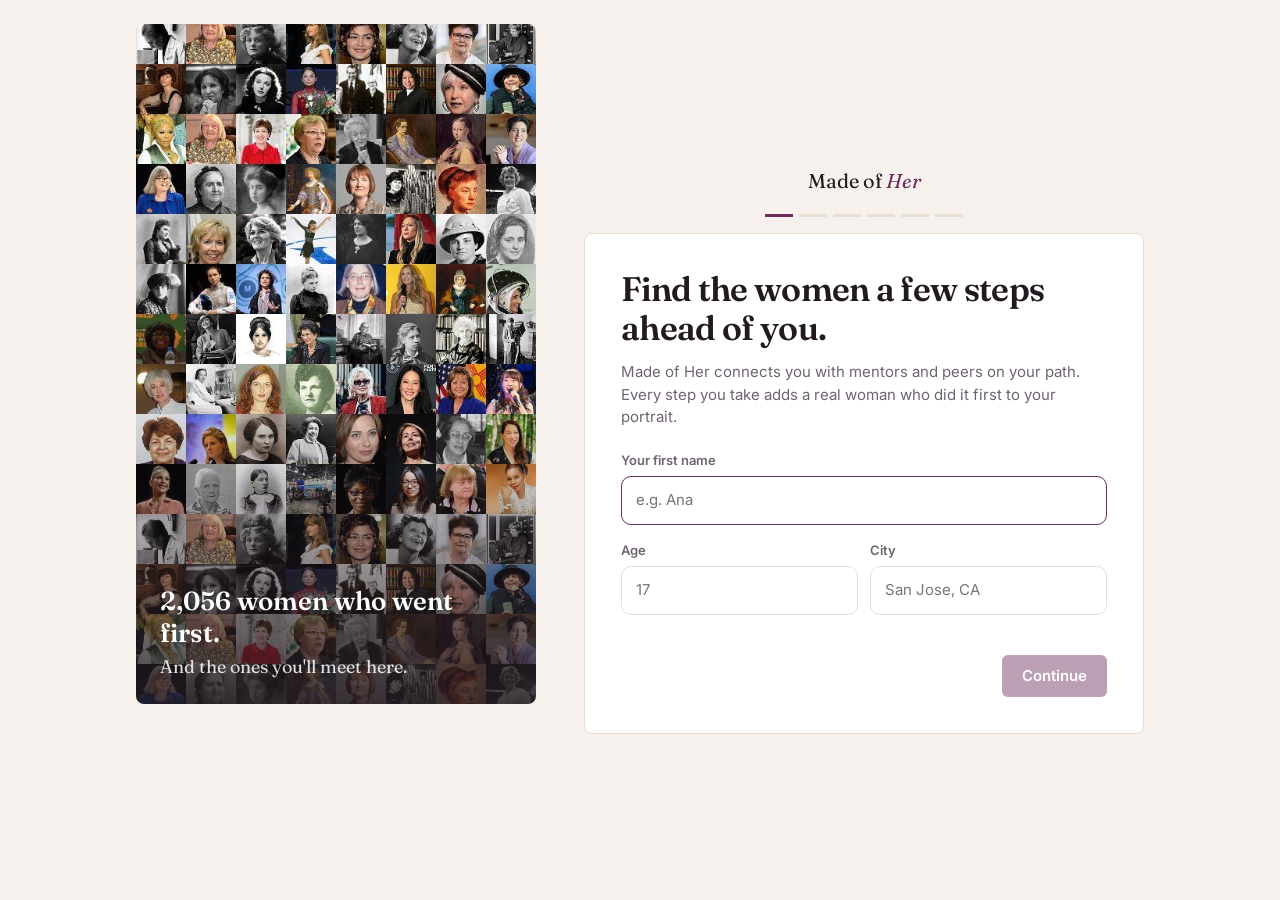
==== index.html @ ac5fa12c "P3 (branch): human UI pass — flat paper + ink instead of gradients/glow/pills, real women's faces as" ====
<!doctype html>
<html lang="en">
<head>
<meta charset="utf-8">
<meta name="viewport" content="width=device-width, initial-scale=1, viewport-fit=cover">
<title>Made of Her: a network of women who went first</title>
<meta name="theme-color" content="#F6F1EC">
<link rel="preconnect" href="https://fonts.googleapis.com">
<link rel="preconnect" href="https://fonts.gstatic.com" crossorigin>
<link href="https://fonts.googleapis.com/css2?family=Fraunces:opsz,wght@9..144,500;9..144,600;9..144,700&family=Inter:wght@400;500;600;700&display=swap" rel="stylesheet">
<link rel="stylesheet" href="app.css">
<link rel="stylesheet" href="achievements.css">
<link rel="stylesheet" href="coach.css">
</head>
<body>
  <!-- Onboarding (first visit). onboarding.js fills it. -->
  <section id="onboarding" hidden></section>

  <header id="nav" hidden>
    <div class="nav-inner">
      <a class="brand" href="#home">Made of <em>Her</em></a>
      <nav class="tabs">
        <a href="#home" data-tab="home">Home</a>
        <a href="#network" data-tab="network">Network <span id="netBadge" class="badge" hidden></span></a>
        <a href="#me" data-tab="me">Me</a>
      </nav>
      <a href="#me" class="nav-avatar" id="navAvatar" aria-label="Your portrait"></a>
    </div>
  </header>

  <main id="app" hidden>
    <!-- HOME -->
    <section id="home" class="page grid3">
      <aside class="col-left">
        <div id="profileCard" class="card">
          <canvas id="avatar" width="192" height="192"></canvas>
          <div id="profileInfo"></div>
        </div>
      </aside>
      <div class="col-center">
        <div id="composer"></div>
        <div id="feed"></div>
      </div>
      <aside class="col-right">
        <div id="onYourPath" class="card"></div>
        <div id="steps"></div>
      </aside>
    </section>

    <!-- NETWORK -->
    <section id="network" class="page" hidden></section>

    <!-- ME -->
    <section id="me" class="page" hidden>
      <div class="me-wrap">
        <div class="me-portrait card">
          <canvas id="bigPortrait" width="480" height="480"></canvas>
          <p class="hint">Tap a tile to see which woman is there and why.</p>
        </div>
        <div class="me-side">
          <div id="meInfo" class="card"></div>
          <div id="meTile" class="card" hidden></div>
          <div id="meList" class="card"></div>
        </div>
      </div>
    </section>
  </main>

  <div id="coachDock"></div>
  <div id="modalRoot"></div>

  <script src="config.js"></script>
  <script src="store.js"></script>
  <script src="portrait.js"></script>
  <script src="app.js"></script>
  <script src="onboarding.js"></script>
  <script src="achievements.js"></script>
  <script src="coach.js"></script>
  <script src="network.js"></script>
</body>
</html>
---- app.css ----
/* app.css (P3): shell, onboarding, profile card, Me page, network. Brand tokens per JOURNEY.md §1. */
:root {
  --bg: #F6F1EC; --card: #FFF; --line: #E8DED4; --ink: #221A20; --muted: #6E6470;
  --plum: #6B2D5C; --plum-2: #85407A; --coral: #E8735A; --gold: #C9973A;
  --radius: 12px; --shadow: 0 1px 2px rgba(34,26,32,.06), 0 4px 16px rgba(34,26,32,.05);
  --serif: 'Fraunces', Georgia, serif; --sans: 'Inter', system-ui, -apple-system, sans-serif;
}
* { box-sizing: border-box; }
html, body { margin: 0; background: var(--bg); color: var(--ink); font: 15px/1.5 var(--sans); -webkit-font-smoothing: antialiased; }
h1, h2, h3 { font-family: var(--serif); font-weight: 600; letter-spacing: -.01em; margin: 0 0 .4em; line-height: 1.15; }
a { color: var(--plum); }
[hidden] { display: none !important; }
button, input, textarea, select { font: inherit; color: inherit; }

/* ---------- buttons, inputs, chips ---------- */
.btn { appearance: none; border: 0; border-radius: 999px; padding: 10px 20px; font-weight: 600; cursor: pointer;
  background: var(--plum); color: #fff; transition: background .15s, transform .05s; }
.btn:hover { background: var(--plum-2); }
.btn:active { transform: translateY(1px); }
.btn:disabled { opacity: .45; cursor: default; }
.btn.ghost { background: transparent; color: var(--plum); box-shadow: inset 0 0 0 1.5px var(--plum); }
.btn.ghost:hover { background: rgba(107,45,92,.06); }
.btn.coral { background: var(--coral); }
.btn.small { padding: 6px 14px; font-size: 13px; }
.btn.link { background: none; color: var(--muted); padding: 10px 8px; }
.field { display: block; margin: 0 0 16px; }
.field > span { display: block; font-size: 13px; font-weight: 600; color: var(--muted); margin-bottom: 6px; }
.input, textarea.input, select.input { width: 100%; padding: 12px 14px; border: 1.5px solid var(--line); border-radius: 10px; background: #fff; outline: none; }
.input:focus { border-color: var(--plum); }
textarea.input { min-height: 140px; resize: vertical; }
.chips { display: flex; flex-wrap: wrap; gap: 8px; }
.chip { border: 1.5px solid var(--line); background: #fff; border-radius: 999px; padding: 8px 14px; cursor: pointer; font-size: 14px; }
.chip:hover { border-color: var(--plum); }
.chip.on { background: var(--plum); border-color: var(--plum); color: #fff; }
.row { display: flex; gap: 12px; }
.row > * { flex: 1; }
.muted { color: var(--muted); }
.card { background: var(--card); border: 1px solid var(--line); border-radius: var(--radius); box-shadow: var(--shadow); padding: 16px; margin-bottom: 16px; }
.card > h3 { font-size: 17px; }
.badge { display: inline-block; min-width: 18px; padding: 0 6px; border-radius: 999px; background: var(--coral); color: #fff; font: 600 11px/18px var(--sans); text-align: center; }
.star { color: var(--gold); }

/* ---------- nav ---------- */
#nav { position: sticky; top: 0; z-index: 20; background: rgba(255,255,255,.92); backdrop-filter: blur(8px); border-bottom: 1px solid var(--line); }
.nav-inner { max-width: 1128px; margin: 0 auto; padding: 10px 16px; display: flex; align-items: center; gap: 20px; }
.brand { font-family: var(--serif); font-size: 22px; font-weight: 600; text-decoration: none; color: var(--ink); white-space: nowrap; }
.brand em { color: var(--plum); font-style: italic; }
.tabs { display: flex; gap: 4px; margin-left: auto; }
.tabs a { text-decoration: none; color: var(--muted); font-weight: 500; padding: 8px 14px; border-radius: 999px; }
.tabs a.on { color: var(--plum); background: rgba(107,45,92,.08); }
.nav-avatar { width: 36px; height: 36px; border-radius: 50%; overflow: hidden; background: var(--line); flex: none; }
.nav-avatar img { width: 100%; height: 100%; display: block; }

/* ---------- layout ---------- */
#app { max-width: 1128px; margin: 0 auto; padding: 20px 16px 120px; }
.grid3 { display: grid; grid-template-columns: 225px 1fr 300px; gap: 20px; align-items: start; }
.col-left { position: sticky; top: 76px; }
@media (max-width: 999px) { .grid3 { grid-template-columns: 225px 1fr; } .col-right { grid-column: 2; } .col-right { order: 3; } }
@media (max-width: 639px) {
  .grid3 { grid-template-columns: 1fr; } .col-right { grid-column: auto; } .col-left { position: static; }
  .tabs a { padding: 8px 10px; } .brand { font-size: 19px; } .nav-inner { gap: 8px; }
  #app { padding: 12px 10px 120px; }
}

/* ---------- profile card ---------- */
#profileCard { padding: 0; overflow: hidden; text-align: center; }
#profileCard::before { content: ''; display: block; height: 56px; background: linear-gradient(120deg, var(--plum), var(--coral)); }
#avatar { width: 112px; height: 112px; margin: -44px auto 0; display: block; border-radius: 14px; border: 4px solid #fff; background: #ddd; box-shadow: var(--shadow); cursor: pointer; }
#profileInfo { padding: 10px 16px 16px; }
#profileInfo h2 { font-size: 20px; margin: 4px 0 2px; }
#profileInfo .sub { font-size: 13px; color: var(--muted); }
.mentor-tag { display: inline-block; margin-top: 8px; font-size: 12px; font-weight: 600; color: var(--gold); border: 1px solid var(--gold); border-radius: 999px; padding: 2px 10px; }
.progress { margin-top: 14px; text-align: left; }
.progress .bar { height: 8px; border-radius: 999px; background: var(--line); overflow: hidden; }
.progress .bar i { display: block; height: 100%; background: linear-gradient(90deg, var(--plum), var(--coral), var(--gold)); border-radius: 999px; transition: width .8s ease; }
.progress .lbl { font-size: 13px; margin-top: 6px; }
.progress .lbl b { font-family: var(--serif); font-size: 18px; color: var(--plum); }
.goal { font-size: 13px; margin-top: 12px; text-align: left; border-top: 1px solid var(--line); padding-top: 12px; }

/* composer fallback */
.composer-fake { display: flex; align-items: center; gap: 12px; }
.composer-fake button { flex: 1; text-align: left; background: var(--bg); border: 1px solid var(--line); border-radius: 999px; padding: 12px 18px; color: var(--muted); cursor: pointer; }
.feed-item { display: flex; gap: 12px; }
.feed-item img { width: 56px; height: 56px; border-radius: 10px; flex: none; }

/* ---------- Me page ---------- */
.me-wrap { display: grid; grid-template-columns: minmax(0, 520px) 1fr; gap: 20px; align-items: start; }
.me-portrait { text-align: center; }
#bigPortrait { width: 100%; max-width: 480px; aspect-ratio: 1; border-radius: 10px; background: #ddd; cursor: crosshair; display: block; margin: 0 auto; }
.hint { font-size: 13px; color: var(--muted); margin: 10px 0 0; }
.tilecard { display: flex; gap: 14px; align-items: flex-start; }
.tilecard img { width: 88px; height: 88px; border-radius: 10px; flex: none; }
.tilecard h3 { font-size: 18px; margin-bottom: 2px; }
.tilecard .why { margin-top: 8px; font-size: 13px; padding: 8px 10px; background: var(--bg); border-radius: 8px; }
.ach-list { list-style: none; margin: 0; padding: 0; }
.ach-list li { padding: 10px 0; border-top: 1px solid var(--line); display: flex; gap: 10px; align-items: center; font-size: 14px; }
.ach-list li:first-child { border-top: 0; }
.ach-list img { width: 36px; height: 36px; border-radius: 8px; flex: none; }
@media (max-width: 799px) { .me-wrap { grid-template-columns: 1fr; } }

/* ---------- onboarding ---------- */
#onboarding { min-height: 100vh; min-height: 100dvh; display: flex; align-items: center; justify-content: center; padding: 24px 16px;
  background: radial-gradient(1200px 600px at 10% -10%, rgba(232,115,90,.18), transparent 60%), radial-gradient(900px 600px at 110% 110%, rgba(107,45,92,.16), transparent 60%), var(--bg); }
.ob { width: 100%; max-width: 560px; }
.ob-brand { font-family: var(--serif); font-size: 20px; text-align: center; margin-bottom: 18px; }
.ob-brand em { color: var(--plum); }
.ob-card { background: #fff; border: 1px solid var(--line); border-radius: 20px; box-shadow: 0 10px 40px rgba(34,26,32,.08); padding: 32px; }
.ob-card h1 { font-size: clamp(26px, 5vw, 34px); }
.ob-card .lead { color: var(--muted); margin: 0 0 22px; }
.ob-dots { display: flex; gap: 6px; justify-content: center; margin-bottom: 16px; }
.ob-dots i { width: 28px; height: 4px; border-radius: 4px; background: var(--line); }
.ob-dots i.on { background: var(--plum); }
.ob-nav { display: flex; justify-content: space-between; align-items: center; margin-top: 24px; }
.ob-step { animation: obIn .35s ease; }
@keyframes obIn { from { opacity: 0; transform: translateY(8px); } to { opacity: 1; transform: none; } }
.cam { position: relative; width: 100%; max-width: 320px; aspect-ratio: 1; margin: 0 auto 16px; border-radius: 16px; overflow: hidden; background: #2b2229; }
.cam video, .cam img { width: 100%; height: 100%; object-fit: cover; display: block; }
.cam video.mirror { transform: scaleX(-1); }
.cam .ph { position: absolute; inset: 0; display: grid; place-items: center; color: #cbbfc8; font-size: 14px; text-align: center; padding: 20px; }
.cam-actions { display: flex; gap: 10px; justify-content: center; flex-wrap: wrap; }
.toggle { display: flex; gap: 12px; align-items: flex-start; padding: 14px; border: 1.5px solid var(--line); border-radius: 12px; margin-bottom: 12px; cursor: pointer; }
.toggle input { width: 20px; height: 20px; accent-color: var(--plum); margin-top: 2px; flex: none; }
.toggle b { display: block; }
.toggle small { color: var(--muted); }
.reveal { text-align: center; }
.reveal canvas { width: min(360px, 100%); aspect-ratio: 1; border-radius: 14px; display: block; margin: 0 auto 18px; background: #ddd; }
.reveal .pct { font-family: var(--serif); font-size: 40px; color: var(--plum); line-height: 1; }
.reveal .women { margin: 14px 0 0; padding: 0; list-style: none; text-align: left; font-size: 14px; }
.reveal .women li { padding: 6px 0; border-top: 1px solid var(--line); }
.spinner { width: 34px; height: 34px; border: 3px solid var(--line); border-top-color: var(--plum); border-radius: 50%; animation: spin 0.9s linear infinite; margin: 20px auto; }
@keyframes spin { to { transform: rotate(360deg); } }
@media (max-width: 639px) { .ob-card { padding: 22px 18px; border-radius: 16px; } }

/* ---------- network ---------- */
.person { display: flex; gap: 12px; align-items: center; padding: 10px 0; border-top: 1px solid var(--line); }
.person:first-of-type { border-top: 0; }
.person img, .person .ph { width: 44px; height: 44px; border-radius: 10px; flex: none; background: var(--line); object-fit: cover; }
.person .who { flex: 1; min-width: 0; }
.person .who b { display: block; font-size: 14px; white-space: nowrap; overflow: hidden; text-overflow: ellipsis; }
.person .who small { color: var(--muted); font-size: 12px; display: block; }
.person .note { font-size: 13px; margin-top: 4px; font-style: italic; color: var(--ink); }
.net-grid { display: grid; grid-template-columns: 1fr 1fr; gap: 20px; align-items: start; }
.net-grid .card.full { grid-column: 1 / -1; }
@media (max-width: 799px) { .net-grid { grid-template-columns: 1fr; } }
.empty { color: var(--muted); font-size: 14px; padding: 8px 0; }
.pill { font-size: 11px; font-weight: 600; border-radius: 999px; padding: 1px 8px; background: var(--bg); color: var(--muted); }

/* ---------- modal ---------- */
.modal-bg { position: fixed; inset: 0; z-index: 100; background: rgba(34,26,32,.45); display: grid; place-items: center; padding: 16px; animation: obIn .2s ease; }
.modal { background: #fff; border-radius: 16px; width: 100%; max-width: 440px; padding: 24px; box-shadow: 0 20px 60px rgba(0,0,0,.2); }
.modal h3 { font-size: 20px; }
.modal .actions { display: flex; justify-content: flex-end; gap: 8px; margin-top: 12px; }
.toast { position: fixed; left: 50%; bottom: 24px; transform: translateX(-50%); background: var(--ink); color: #fff; padding: 10px 18px; border-radius: 999px; font-size: 14px; z-index: 120; animation: obIn .2s ease; }
/* hide the coach dock during onboarding */
body.onboarding #coachDock { display: none; }
#steps { margin-bottom: 16px; }
/* phone overflow fixes */
.grid3 > *, .me-wrap > *, .net-grid > * { min-width: 0; }
html, body { overflow-x: hidden; }
@media (max-width: 639px) {
  .nav-avatar { display: none; }
  .tabs { gap: 0; }
  .tabs a { padding: 6px 9px; font-size: 14px; }
  .brand { font-size: 18px; }
}

/* ---------- (i) info buttons ---------- */
.info { display: inline-grid; place-items: center; width: 18px; height: 18px; margin-left: 4px; vertical-align: 1px; border-radius: 50%; border: 1.5px solid var(--muted); background: none; color: var(--muted); font: italic 700 11px/1 var(--serif); cursor: pointer; padding: 0; }
.info:hover, .info[aria-expanded="true"] { border-color: var(--plum); color: var(--plum); }
.info-box { margin: 8px 0 4px; padding: 10px 12px; background: var(--bg); border-left: 3px solid var(--plum); border-radius: 4px; font-size: 13px; font-weight: 400; color: var(--ink); }
.info-box dl { margin: 0; display: grid; grid-template-columns: auto 1fr; gap: 4px 12px; }
.info-box dt { font-weight: 600; white-space: nowrap; }
.info-box dd { margin: 0; color: var(--muted); }
@media (max-width: 639px) { .info-box dl { grid-template-columns: 1fr; } .info-box dd { margin-bottom: 6px; } }

/* ---------- LinkedIn connect (onboarding) ---------- */
.li-box { border: 1.5px solid var(--line); border-radius: 10px; margin-bottom: 14px; }
.li-box.on { border-color: #0A66C2; }
.li-btn { display: flex; align-items: center; gap: 10px; width: 100%; padding: 12px 14px; background: none; border: 0; cursor: pointer; font-weight: 600; text-align: left; }
.li-btn small { margin-left: auto; font-weight: 400; color: var(--muted); font-size: 12px; text-align: right; }
.li-logo { display: inline-grid; place-items: center; width: 22px; height: 22px; border-radius: 4px; background: #0A66C2; color: #fff; font: 700 13px/1 var(--sans); letter-spacing: -.02em; flex: none; }
.li-panel { padding: 0 14px 14px; }
.li-link { display: inline-flex; align-items: center; gap: 6px; margin-top: 8px; font-size: 13px; font-weight: 600; text-decoration: none; color: #0A66C2; }
.li-link .li-logo { width: 18px; height: 18px; font-size: 11px; }

/* =========================================================================
   Human UI pass: fewer "AI app" tells. Flat paper + ink instead of gradients and glow,
   real women's faces instead of decoration, squarer shapes, people before chatbot.
   ========================================================================= */
:root { --radius: 8px; --shadow: none; }
body { background: var(--bg); }
.card, .ob-card, .modal, .cs { border-radius: var(--radius); box-shadow: none; }
.btn { border-radius: 6px; }
.chip { border-radius: 6px; }
.tabs a { border-radius: 6px; }
.tabs a.on { background: none; color: var(--ink); box-shadow: inset 0 -2px 0 var(--plum); border-radius: 0; }
#nav { background: var(--bg); backdrop-filter: none; }
.card > h3, .cs-title { font-size: 18px; }
/* profile banner: a strip of real women, not a gradient */
#profileCard::before { height: 64px; background: var(--plum); }
.has-faces #profileCard::before { background: var(--faces-strip) left top / auto 100% repeat-x; filter: saturate(.85); }
#avatar { border-radius: 8px; }
.progress .bar { height: 6px; border-radius: 3px; }
.progress .bar i { background: var(--plum); border-radius: 3px; }
/* onboarding: plain paper, a wall of faces on the left on wide screens */
#onboarding { background: var(--bg); gap: 48px; }
.ob-card { box-shadow: none; padding: 36px; }
.ob-card h1 { letter-spacing: -.02em; }
.ob-dots i { height: 3px; border-radius: 0; }
.ob-wall { display: none; }
@media (min-width: 1000px) {
  .has-faces .ob-wall { display: flex; align-items: flex-end; width: 400px; align-self: stretch; max-height: 680px; border-radius: var(--radius); overflow: hidden;
    background: linear-gradient(transparent 55%, rgba(34,26,32,.85)), var(--faces-wall) center / 400px auto; }
  .ob-wall p { margin: 0; padding: 24px; color: #fff; font: 600 26px/1.2 var(--serif); }
  .ob-wall span { font-weight: 400; font-size: 18px; opacity: .85; }
}
/* coach is a helper, not the hero: quieter dock, no sparkle */
.cd-bar { border-radius: 8px; box-shadow: 0 2px 8px rgba(34,26,32,.18); background: var(--ink); }
.cd-bar-icon { display: none; }
.cd-panel { border-radius: 10px; }
.cd-head { background: var(--ink); }
.cd-text { border-radius: 8px; }
.cd-msg.me .cd-text { background: var(--ink); }
.cs-effort { border-radius: 4px; }
/* people first: bigger faces in "Women on your path" */
.person img, .person .ph { width: 52px; height: 52px; border-radius: 8px; }
.badge { border-radius: 4px; }
.ach-card { border: 1px solid var(--line); }
---- achievements.css ----
/* achievements.css — composer, feed, log modal, "made of her" moment (owner: P1). Uses app.css tokens with fallbacks. */
.ach-card { background: var(--card, #fff); border-radius: var(--radius, 12px); box-shadow: var(--shadow, 0 1px 2px rgba(34,26,32,.08), 0 0 0 1px #E8DED4); padding: 16px; margin-bottom: 12px; }
.ach-composer { display: flex; gap: 12px; align-items: center; }
.ach-av { flex: none; width: 44px; height: 44px; border-radius: 50%; background: var(--plum, #6B2D5C); color: #fff; display: grid; place-items: center; font: 600 15px Inter, system-ui, sans-serif; }
.ach-fake-input { flex: 1; text-align: left; padding: 12px 16px; border-radius: 999px; border: 1px solid var(--line, #E8DED4); background: #fff; color: var(--muted, #6E6470); font: 500 14px Inter, system-ui, sans-serif; cursor: pointer; }
.ach-fake-input:hover { background: #FBF8F5; }
.ach-empty { text-align: center; padding: 28px 20px; }
.ach-empty h3 { font-family: Fraunces, Georgia, serif; font-weight: 600; margin: 0 0 6px; }
.ach-empty p { color: var(--muted, #6E6470); margin: 0 0 14px; }
.ach-post header { display: flex; gap: 10px; align-items: center; margin-bottom: 8px; }
.ach-post header b { display: block; color: var(--ink, #221A20); }
.ach-meta { display: block; color: var(--muted, #6E6470); font-size: 12px; }
.ach-past { color: var(--gold, #C9973A); font-weight: 600; }
.ach-text { margin: 0 0 12px; font-size: 15px; color: var(--ink, #221A20); }
.ach-match { display: flex; gap: 12px; padding: 12px; border: 1px solid var(--line, #E8DED4); border-radius: 10px; background: #FBF8F5; }
.ach-match img { width: 64px; height: 64px; border-radius: 8px; flex: none; object-fit: cover; }
.ach-match b { display: block; }
.ach-match p { margin: 6px 0; font-size: 13px; line-height: 1.4; }
.ach-match a, .moment-her a { color: var(--plum, #6B2D5C); font-weight: 600; font-size: 13px; text-decoration: none; }
.ach-match-k { display: block; font-size: 11px; text-transform: uppercase; letter-spacing: .06em; color: var(--gold, #C9973A); font-weight: 700; }

.ach-modal-wrap { position: fixed; inset: 0; background: rgba(34,26,32,.45); display: grid; place-items: center; z-index: 1000; padding: 16px; animation: achFade .15s ease-out; }
.ach-modal { background: #fff; border-radius: 16px; width: min(520px, 100%); max-height: calc(100vh - 32px); overflow: auto; padding: 22px; box-shadow: 0 20px 60px rgba(0,0,0,.25); font-family: Inter, system-ui, sans-serif; color: var(--ink, #221A20); }
.ach-modal h2 { font-family: Fraunces, Georgia, serif; font-weight: 600; margin: 0 0 4px; font-size: 22px; }
.ach-sub { color: var(--muted, #6E6470); margin: 0 0 14px; font-size: 13px; }
.ach-modal textarea { width: 100%; box-sizing: border-box; border: 1px solid var(--line, #E8DED4); border-radius: 10px; padding: 12px; font: 15px Inter, system-ui, sans-serif; resize: vertical; }
.ach-modal textarea:focus, .ach-modal select:focus { outline: 2px solid var(--plum, #6B2D5C); outline-offset: 1px; }
.ach-row { display: flex; gap: 12px; margin-top: 12px; flex-wrap: wrap; }
.ach-row label { flex: 1 1 180px; font-size: 12px; color: var(--muted, #6E6470); font-weight: 600; }
.ach-row select { display: block; width: 100%; margin-top: 4px; padding: 8px; border: 1px solid var(--line, #E8DED4); border-radius: 8px; font: 14px Inter, system-ui, sans-serif; background: #fff; }
.ach-actions { display: flex; justify-content: flex-end; gap: 8px; margin-top: 18px; }
.ach-btn { border: 0; border-radius: 999px; padding: 10px 18px; background: var(--plum, #6B2D5C); color: #fff; font: 600 14px Inter, system-ui, sans-serif; cursor: pointer; }
.ach-btn:hover { background: var(--plum-2, #8E3F7A); }
.ach-btn:disabled { opacity: .7; cursor: progress; }
.ach-btn.ghost { background: transparent; color: var(--plum, #6B2D5C); box-shadow: inset 0 0 0 1px var(--plum, #6B2D5C); }

.ach-modal.moment { width: min(720px, 100%); }
.moment-grid { display: grid; grid-template-columns: 1fr 1fr; gap: 20px; align-items: center; }
.moment-portrait { width: 100%; aspect-ratio: 1; border-radius: 12px; display: block; }
.moment-eyebrow { color: var(--gold, #C9973A); text-transform: uppercase; letter-spacing: .08em; font-size: 11px; font-weight: 700; margin: 0 0 10px; }
.moment-photo { width: 120px; height: 120px; object-fit: cover; border-radius: 12px; display: block; margin-bottom: 10px; box-shadow: 0 0 0 3px var(--gold, #C9973A); }
.moment-reason { font-size: 15px; line-height: 1.45; margin: 0 0 10px; }
.moment-stats { text-align: center; color: var(--coral, #E8735A); font-weight: 700; margin: 16px 0 0; }
@media (max-width: 640px) {
  .moment-grid { grid-template-columns: 1fr; }
  .ach-modal-wrap { place-items: end center; padding: 0; }
  .ach-modal { border-radius: 16px 16px 0 0; max-height: 92vh; }
}
@keyframes achFade { from { opacity: 0; } }

/* profile picture = your mosaic portrait */
.ach-av.has-mosaic { background: center / cover no-repeat; color: transparent; border-radius: 10px; }
---- coach.css ----
/* coach.css — Today's steps card + coach chat dock. Owner: P2 (Emma). Uses P3's brand tokens, with fallbacks. */
.cs, .cd { --c-card: var(--card, #fff); --c-line: var(--line, #E8DED4); --c-ink: var(--ink, #221A20); --c-muted: var(--muted, #6E6470); --c-plum: var(--plum, #6B2D5C); --c-coral: var(--coral, #E8735A); --c-gold: var(--gold, #C9973A); font-family: Inter, system-ui, sans-serif; color: var(--c-ink); }

/* ---- Today's steps ---- */
.cs { background: var(--c-card); border: 1px solid var(--c-line); border-radius: 12px; padding: 14px 14px 12px; }
.cs-head { display: flex; align-items: baseline; justify-content: space-between; margin-bottom: 8px; }
.cs-title { margin: 0; font-family: Fraunces, Georgia, serif; font-size: 18px; font-weight: 600; }
.cs-done-count { font-size: 12px; color: var(--c-muted); }
.cs-list { display: flex; flex-direction: column; }
.cs-step { display: grid; grid-template-columns: 22px 1fr auto; gap: 10px; align-items: start; padding: 10px 0; border-top: 1px solid var(--c-line); cursor: pointer; }
.cs-step:first-child { border-top: 0; }
.cs-step input { appearance: none; -webkit-appearance: none; width: 20px; height: 20px; margin: 1px 0 0; border: 2px solid var(--c-plum); border-radius: 6px; background: #fff; cursor: pointer; flex: none; }
.cs-step input:hover, .cs-step input:focus-visible { background: #F3E6EF; outline: none; box-shadow: 0 0 0 3px rgba(107, 45, 92, .18); }
.cs-body { display: flex; flex-direction: column; gap: 3px; min-width: 0; }
.cs-text { font-size: 14px; line-height: 1.35; font-weight: 600; overflow-wrap: anywhere; }
.cs-why { font-size: 12.5px; line-height: 1.4; color: var(--c-muted); }
.cs-effort { font-size: 11px; font-weight: 600; color: var(--c-plum); background: #F3E6EF; border-radius: 999px; padding: 3px 8px; white-space: nowrap; }
.cs-empty { margin: 4px 0 10px; font-size: 13.5px; line-height: 1.45; color: var(--c-muted); }
.cs-btn { width: 100%; border: 0; border-radius: 10px; padding: 10px 14px; font: 600 14px Inter, system-ui, sans-serif; background: var(--c-plum); color: #fff; cursor: pointer; }
.cs-btn:disabled { opacity: .6; cursor: default; }
.cs-link { margin-top: 6px; padding: 6px 0 0; border: 0; border-top: 1px solid var(--c-line); width: 100%; text-align: left; background: none; color: var(--c-plum); font: 600 13px Inter, system-ui, sans-serif; cursor: pointer; }

/* ---- Coach dock ---- */
.cd { position: fixed; right: 16px; bottom: 16px; z-index: 40; }
.cd-bar { display: inline-flex; align-items: center; gap: 8px; border: 0; border-radius: 999px; padding: 12px 18px; background: var(--c-plum); color: #fff; font: 600 14px Inter, system-ui, sans-serif; box-shadow: 0 8px 24px rgba(34, 26, 32, .25); cursor: pointer; position: relative; }
.cd-bar[hidden], .cd-panel[hidden] { display: none; }
.cd-dot { position: absolute; top: -3px; right: -3px; width: 12px; height: 12px; border-radius: 50%; background: var(--c-coral); border: 2px solid #fff; }
.cd-panel { width: min(380px, calc(100vw - 32px)); height: min(560px, calc(100vh - 48px)); display: flex; flex-direction: column; background: var(--c-card); border: 1px solid var(--c-line); border-radius: 16px; box-shadow: 0 16px 48px rgba(34, 26, 32, .28); overflow: hidden; }
.cd-head { display: flex; align-items: center; justify-content: space-between; padding: 12px 14px; background: var(--c-plum); color: #fff; }
.cd-title { font-family: Fraunces, Georgia, serif; font-size: 17px; font-weight: 600; }
.cd-x { border: 0; background: none; color: #fff; font-size: 26px; line-height: 1; cursor: pointer; padding: 0 4px; }
.cd-list { flex: 1; overflow-y: auto; padding: 14px; display: flex; flex-direction: column; gap: 10px; background: var(--bg, #F6F1EC); }
.cd-hello { margin: auto 0; text-align: center; font-size: 13.5px; color: var(--c-muted); }
.cd-msg { max-width: 88%; display: flex; flex-direction: column; gap: 6px; }
.cd-msg.me { align-self: flex-end; align-items: flex-end; }
.cd-text { padding: 10px 12px; border-radius: 14px; font-size: 14px; line-height: 1.45; white-space: pre-wrap; overflow-wrap: anywhere; }
.cd-msg.coach .cd-text { background: #fff; border: 1px solid var(--c-line); border-bottom-left-radius: 4px; }
.cd-msg.me .cd-text { background: var(--c-plum); color: #fff; border-bottom-right-radius: 4px; }
.cd-msg.thinking .cd-text { color: var(--c-muted); font-style: italic; }
.cd-log { align-self: flex-start; border: 1px solid var(--c-gold); background: #FBF3E2; color: #7a5a14; border-radius: 999px; padding: 6px 12px; font: 600 12.5px Inter, system-ui, sans-serif; cursor: pointer; }
.cd-chips { display: flex; flex-wrap: wrap; gap: 6px; padding: 8px 14px 0; background: var(--c-card); }
.cd-chips[hidden] { display: none; }
.cd-chip { border: 1px solid var(--c-line); background: #fff; border-radius: 999px; padding: 6px 11px; font: 500 12.5px Inter, system-ui, sans-serif; color: var(--c-ink); cursor: pointer; }
.cd-chip:hover { border-color: var(--c-plum); }
.cd-form { display: flex; gap: 8px; align-items: flex-end; padding: 10px 14px 14px; background: var(--c-card); }
.cd-input { flex: 1; resize: none; border: 1px solid var(--c-line); border-radius: 12px; padding: 10px 12px; font: 14px/1.4 Inter, system-ui, sans-serif; color: var(--c-ink); background: #fff; max-height: 96px; }
.cd-input:focus { outline: none; border-color: var(--c-plum); box-shadow: 0 0 0 3px rgba(107, 45, 92, .15); }
.cd-send { border: 0; border-radius: 12px; padding: 10px 16px; background: var(--c-coral); color: #fff; font: 600 14px Inter, system-ui, sans-serif; cursor: pointer; }
.cd-send:disabled { opacity: .55; cursor: default; }

/* phones: the open coach is a full-screen sheet */
@media (max-width: 640px) {
  .cd { right: 12px; bottom: max(12px, env(safe-area-inset-bottom)); }
  body.coach-open .cd { inset: 0; right: 0; bottom: 0; }
  body.coach-open .cd-panel { width: 100vw; height: 100vh; height: 100dvh; max-height: none; border-radius: 0; border: 0; }
  .cd-head { padding-top: max(12px, env(safe-area-inset-top)); }
  .cd-form { padding-bottom: max(14px, env(safe-area-inset-bottom)); }
  .cd-input { font-size: 16px; } /* avoids iOS zoom-on-focus */
}
@media (prefers-reduced-motion: no-preference) { .cd-panel { animation: cd-in .18s ease-out; } @keyframes cd-in { from { opacity: 0; transform: translateY(8px); } } }
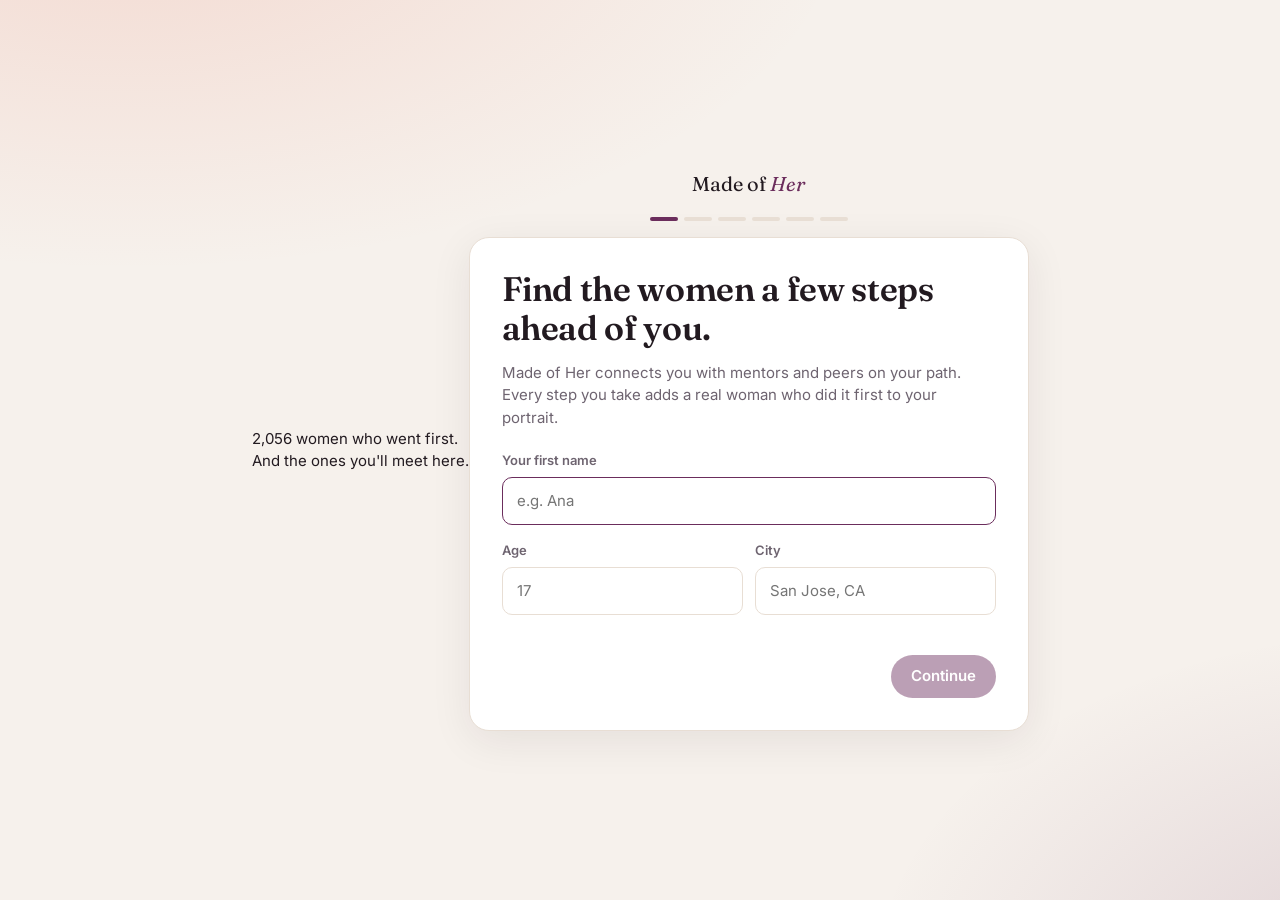
==== commit e8db9e75: "P1: Obsidian-style Graph view (graph.js/.css) — dark force-directed graph of you, members, paths and" ====
--- a/index.html
+++ b/index.html
@@ -11,6 +11,7 @@
 <link rel="stylesheet" href="app.css">
 <link rel="stylesheet" href="achievements.css">
 <link rel="stylesheet" href="coach.css">
+  <link rel="stylesheet" href="graph.css">
 </head>
 <body>
   <!-- Onboarding (first visit). onboarding.js fills it. -->
@@ -42,8 +43,8 @@
         <div id="feed"></div>
       </div>
       <aside class="col-right">
+        <div id="steps"></div>
         <div id="onYourPath" class="card"></div>
-        <div id="steps"></div>
       </aside>
     </section>
 
@@ -77,5 +78,6 @@
   <script src="achievements.js"></script>
   <script src="coach.js"></script>
   <script src="network.js"></script>
+  <script src="graph.js"></script>
 </body>
 </html>
--- a/app.css
+++ b/app.css
@@ -183,46 +183,37 @@
 .li-link { display: inline-flex; align-items: center; gap: 6px; margin-top: 8px; font-size: 13px; font-weight: 600; text-decoration: none; color: #0A66C2; }
 .li-link .li-logo { width: 18px; height: 18px; font-size: 11px; }
 
-/* =========================================================================
-   Human UI pass: fewer "AI app" tells. Flat paper + ink instead of gradients and glow,
-   real women's faces instead of decoration, squarer shapes, people before chatbot.
-   ========================================================================= */
-:root { --radius: 8px; --shadow: none; }
-body { background: var(--bg); }
-.card, .ob-card, .modal, .cs { border-radius: var(--radius); box-shadow: none; }
-.btn { border-radius: 6px; }
-.chip { border-radius: 6px; }
-.tabs a { border-radius: 6px; }
-.tabs a.on { background: none; color: var(--ink); box-shadow: inset 0 -2px 0 var(--plum); border-radius: 0; }
-#nav { background: var(--bg); backdrop-filter: none; }
-.card > h3, .cs-title { font-size: 18px; }
-/* profile banner: a strip of real women, not a gradient */
-#profileCard::before { height: 64px; background: var(--plum); }
-.has-faces #profileCard::before { background: var(--faces-strip) left top / auto 100% repeat-x; filter: saturate(.85); }
-#avatar { border-radius: 8px; }
-.progress .bar { height: 6px; border-radius: 3px; }
-.progress .bar i { background: var(--plum); border-radius: 3px; }
-/* onboarding: plain paper, a wall of faces on the left on wide screens */
-#onboarding { background: var(--bg); gap: 48px; }
-.ob-card { box-shadow: none; padding: 36px; }
-.ob-card h1 { letter-spacing: -.02em; }
-.ob-dots i { height: 3px; border-radius: 0; }
-.ob-wall { display: none; }
-@media (min-width: 1000px) {
-  .has-faces .ob-wall { display: flex; align-items: flex-end; width: 400px; align-self: stretch; max-height: 680px; border-radius: var(--radius); overflow: hidden;
-    background: linear-gradient(transparent 55%, rgba(34,26,32,.85)), var(--faces-wall) center / 400px auto; }
-  .ob-wall p { margin: 0; padding: 24px; color: #fff; font: 600 26px/1.2 var(--serif); }
-  .ob-wall span { font-weight: 400; font-size: 18px; opacity: .85; }
-}
-/* coach is a helper, not the hero: quieter dock, no sparkle */
-.cd-bar { border-radius: 8px; box-shadow: 0 2px 8px rgba(34,26,32,.18); background: var(--ink); }
-.cd-bar-icon { display: none; }
-.cd-panel { border-radius: 10px; }
-.cd-head { background: var(--ink); }
-.cd-text { border-radius: 8px; }
-.cd-msg.me .cd-text { background: var(--ink); }
-.cs-effort { border-radius: 4px; }
-/* people first: bigger faces in "Women on your path" */
-.person img, .person .ph { width: 52px; height: 52px; border-radius: 8px; }
-.badge { border-radius: 4px; }
-.ach-card { border: 1px solid var(--line); }
+/* ---------- messages between members ---------- */
+.modal.modal-thread { max-width: 520px; }
+.thread-head { display: flex; gap: 12px; align-items: center; margin-bottom: 12px; }
+.thread-head img, .thread-head .ph { width: 44px; height: 44px; border-radius: 10px; object-fit: cover; }
+.thread { max-height: 300px; overflow-y: auto; display: flex; flex-direction: column; gap: 8px; padding: 12px; background: var(--bg); border-radius: 10px; margin-bottom: 10px; }
+.msg { max-width: 82%; padding: 8px 12px; border-radius: 12px; font-size: 14px; background: #fff; border: 1px solid var(--line); align-self: flex-start; overflow-wrap: anywhere; }
+.msg.me { align-self: flex-end; background: #F3E6EF; border-color: #E6D2E0; }
+.msg small { display: block; font-size: 11px; color: var(--muted); margin-top: 2px; }
+.msg small:first-child { margin: 0 0 2px; font-weight: 600; }
+.call-link { display: inline-block; margin: 4px 0; font-weight: 600; }
+.th-prompts { margin-bottom: 8px; }
+.chip.small { font-size: 12.5px; padding: 5px 10px; text-align: left; }
+.th-form textarea.input { min-height: 64px; }
+.modal-thread .actions { align-items: center; }
+.dot { display: inline-block; width: 7px; height: 7px; border-radius: 50%; background: var(--coral); vertical-align: 2px; }
+.how ol { margin: 0; padding-left: 20px; font-size: 14px; } .how li { margin: 4px 0; }
+
+/* ---------- member profiles + search ---------- */
+.who-link { color: inherit; text-decoration: none; } .who-link:hover { text-decoration: underline; }
+.who-pic { flex: none; display: block; line-height: 0; }
+.net-search { padding: 12px 16px; } .net-search .input { width: 100%; }
+#netResults .person:first-child { border-top: 0; margin-top: 6px; }
+.search-hint { font-size: 12px; margin: 6px 0 0; }
+.prof-head { display: flex; gap: 14px; align-items: center; margin-bottom: 12px; }
+.prof-head img, .prof-head .ph { width: 88px; height: 88px; border-radius: 14px; object-fit: contain; flex: none; background: var(--line); font-size: 28px; }
+.prof.full .prof-head { flex-direction: column; align-items: flex-start; }
+.prof.full .prof-head img, .prof.full .prof-head .ph { width: 100%; height: auto; max-width: min(280px, 38vh); aspect-ratio: 1; align-self: center; }
+.person[data-member] { cursor: pointer; } .person[data-member]:hover .who-link { text-decoration: underline; }
+.prof-head h3 { margin: 0 0 2px; }
+.prof-locked { background: var(--bg); border-radius: 10px; padding: 12px; font-size: 14px; color: var(--muted); }
+.prof-sec { margin-top: 12px; } .prof-sec p { margin: 2px 0 0; } .prof-sec .chips { margin-top: 4px; }
+.prof-sec .note { font-style: italic; }
+.prof-since { font-size: 13px; margin: 12px 0 0; }
+.modal.modal-prof { max-width: 480px; max-height: calc(100vh - 32px); overflow-y: auto; }
--- a/achievements.css
+++ b/achievements.css
@@ -48,5 +48,27 @@
 }
 @keyframes achFade { from { opacity: 0; } }
 
-/* profile picture = your mosaic portrait */
-.ach-av.has-mosaic { background: center / cover no-repeat; color: transparent; border-radius: 10px; }
+/* ---------- Timeline (replaces the social-style feed) ---------- */
+.tl { padding: 20px 22px 8px; }
+.tl-h { font-family: Fraunces, Georgia, serif; font-weight: 600; font-size: 20px; margin: 0 0 14px; display: flex; align-items: baseline; justify-content: space-between; gap: 8px; flex-wrap: wrap; }
+.tl-h span { font: 500 12px Inter, system-ui, sans-serif; color: var(--muted, #6E6470); }
+.tl-sub { font: 600 11px Inter, system-ui, sans-serif; text-transform: uppercase; letter-spacing: .08em; color: var(--gold, #C9973A); margin: 8px 0 10px; }
+.tl-list { list-style: none; margin: 0 0 8px; padding: 0; }
+.tl-item { display: grid; grid-template-columns: 52px 1fr; gap: 14px; position: relative; padding-bottom: 18px; }
+.tl-item::before { content: ""; position: absolute; left: 70px; top: 6px; bottom: -2px; width: 1px; background: var(--line, #E8DED4); }
+.tl-item::after { content: ""; position: absolute; left: 66px; top: 5px; width: 9px; height: 9px; border-radius: 50%; background: var(--plum, #6B2D5C); }
+.tl-past::after { background: var(--gold, #C9973A); }
+.tl-list .tl-item:last-child::before { display: none; }
+.tl-when { font: 600 12px Inter, system-ui, sans-serif; color: var(--muted, #6E6470); text-align: right; padding-top: 1px; }
+.tl-body { padding-left: 14px; min-width: 0; }
+.tl-text { margin: 0 0 8px; font: 500 15px/1.4 Inter, system-ui, sans-serif; color: var(--ink, #221A20); }
+.tl-her { display: flex; gap: 10px; align-items: flex-start; }
+.tl-her img { width: 40px; height: 40px; border-radius: 50%; object-fit: cover; flex: none; }
+.tl-her b { font: 600 13px Inter, system-ui, sans-serif; }
+.tl-her p { margin: 2px 0 2px; font-size: 13px; line-height: 1.4; color: #4A4049; }
+.tl-her a { font: 600 12px Inter, system-ui, sans-serif; color: var(--plum, #6B2D5C); text-decoration: none; }
+@media (max-width: 640px) {
+  .tl { padding: 16px 14px 4px; }
+  .tl-item { grid-template-columns: 46px 1fr; gap: 10px; }
+  .tl-item::before { left: 51px; } .tl-item::after { left: 47px; }
+}
--- a/coach.css
+++ b/coach.css
@@ -7,14 +7,15 @@
 .cs-title { margin: 0; font-family: Fraunces, Georgia, serif; font-size: 18px; font-weight: 600; }
 .cs-done-count { font-size: 12px; color: var(--c-muted); }
 .cs-list { display: flex; flex-direction: column; }
-.cs-step { display: grid; grid-template-columns: 22px 1fr auto; gap: 10px; align-items: start; padding: 10px 0; border-top: 1px solid var(--c-line); cursor: pointer; }
+.cs-hint { margin: -4px 0 6px; font-size: 12.5px; color: var(--c-muted); }
+.cs-step { display: grid; grid-template-columns: 22px 1fr; gap: 10px; align-items: start; padding: 10px 0; border-top: 1px solid var(--c-line); cursor: pointer; }
 .cs-step:first-child { border-top: 0; }
 .cs-step input { appearance: none; -webkit-appearance: none; width: 20px; height: 20px; margin: 1px 0 0; border: 2px solid var(--c-plum); border-radius: 6px; background: #fff; cursor: pointer; flex: none; }
 .cs-step input:hover, .cs-step input:focus-visible { background: #F3E6EF; outline: none; box-shadow: 0 0 0 3px rgba(107, 45, 92, .18); }
 .cs-body { display: flex; flex-direction: column; gap: 3px; min-width: 0; }
 .cs-text { font-size: 14px; line-height: 1.35; font-weight: 600; overflow-wrap: anywhere; }
 .cs-why { font-size: 12.5px; line-height: 1.4; color: var(--c-muted); }
-.cs-effort { font-size: 11px; font-weight: 600; color: var(--c-plum); background: #F3E6EF; border-radius: 999px; padding: 3px 8px; white-space: nowrap; }
+.cs-effort { font-size: 12px; font-weight: 600; color: var(--c-plum); }
 .cs-empty { margin: 4px 0 10px; font-size: 13.5px; line-height: 1.45; color: var(--c-muted); }
 .cs-btn { width: 100%; border: 0; border-radius: 10px; padding: 10px 14px; font: 600 14px Inter, system-ui, sans-serif; background: var(--c-plum); color: #fff; cursor: pointer; }
 .cs-btn:disabled { opacity: .6; cursor: default; }
--- a/graph.css
+++ b/graph.css
@@ -0,0 +1,43 @@
+/* graph.css — Obsidian-style graph view (owner: P1) */
+.gv { position: fixed; inset: 0; z-index: 900; background: #141416; color: #e8e8ee; font-family: Inter, system-ui, sans-serif; }
+.gv[hidden] { display: none; }
+body.gv-open { overflow: hidden; }
+.gv-canvas { position: absolute; inset: 0; width: 100%; height: 100%; display: block; cursor: grab; touch-action: none; }
+.gv-top { position: absolute; top: 14px; left: 14px; right: 14px; display: flex; gap: 10px; align-items: center; flex-wrap: wrap; pointer-events: none; }
+.gv-top > * { pointer-events: auto; }
+.gv-title { font: 600 15px Inter, system-ui, sans-serif; letter-spacing: .02em; display: flex; align-items: center; gap: 8px; margin-right: 6px; }
+.gv-stats { font: 500 11px ui-monospace, SFMono-Regular, Menlo, monospace; color: #8b8b93; font-weight: 400; }
+.gv-dot { width: 8px; height: 8px; border-radius: 50%; background: #b48cff; box-shadow: 0 0 10px #b48cff; display: inline-block; }
+.gv-search { flex: 0 1 260px; min-width: 160px; background: rgba(255,255,255,.06); border: 1px solid rgba(255,255,255,.12); color: #fff; border-radius: 8px; padding: 8px 12px; font: 13px Inter, system-ui, sans-serif; outline: none; }
+.gv-search:focus { border-color: #b48cff; box-shadow: 0 0 0 3px rgba(180,140,255,.18); }
+.gv-toggles { display: flex; gap: 6px; flex-wrap: wrap; }
+.gv-t { background: rgba(255,255,255,.04); border: 1px solid rgba(255,255,255,.1); color: #8b8b93; border-radius: 999px; padding: 6px 11px; font: 500 12px Inter, system-ui, sans-serif; cursor: pointer; display: inline-flex; align-items: center; gap: 6px; }
+.gv-t i { width: 7px; height: 7px; border-radius: 50%; display: inline-block; opacity: .35; }
+.gv-t.on { color: #e8e8ee; border-color: rgba(255,255,255,.22); }
+.gv-t.on i { opacity: 1; }
+.gv-close { margin-left: auto; background: rgba(255,255,255,.06); border: 1px solid rgba(255,255,255,.12); color: #e8e8ee; border-radius: 8px; padding: 7px 12px; font: 500 12px Inter, system-ui, sans-serif; cursor: pointer; }
+.gv-close:hover, .gv-t:hover { background: rgba(255,255,255,.1); }
+.gv-panel { position: absolute; right: 14px; top: 70px; width: 280px; max-height: calc(100% - 100px); overflow: auto; background: rgba(28,28,32,.92); backdrop-filter: blur(10px); border: 1px solid rgba(255,255,255,.1); border-radius: 12px; padding: 16px; box-shadow: 0 20px 50px rgba(0,0,0,.5); animation: gvIn .16s ease-out; }
+.gv-panel h3 { margin: 2px 0 2px; font: 600 18px Fraunces, Georgia, serif; color: #fff; }
+.gv-panel p { font-size: 13px; line-height: 1.45; color: #c8c8d0; margin: 6px 0; }
+.gv-panel a { color: #b48cff; font: 600 12px Inter, system-ui, sans-serif; text-decoration: none; }
+.gv-pic { width: 84px; height: 84px; border-radius: 50%; object-fit: cover; display: block; margin-bottom: 10px; box-shadow: 0 0 0 2px #e3b341, 0 0 24px rgba(227,179,65,.35); }
+.gv-k { font: 600 10px ui-monospace, SFMono-Regular, Menlo, monospace; letter-spacing: .1em; text-transform: uppercase; color: #e3b341; }
+.gv-sub { color: #8b8b93 !important; font-size: 12px !important; margin: 2px 0 !important; }
+.gv-q { font-style: italic; color: #ff8a6b !important; }
+.gv-x { position: absolute; top: 8px; right: 10px; background: none; border: 0; color: #8b8b93; font-size: 20px; cursor: pointer; }
+.gv-btn { margin-top: 10px; background: #b48cff; color: #141416; border: 0; border-radius: 8px; padding: 8px 14px; font: 600 13px Inter, system-ui, sans-serif; cursor: pointer; }
+.gv-btn.ghost { background: transparent; color: #b48cff; box-shadow: inset 0 0 0 1px #b48cff; }
+.gv-hint { position: absolute; bottom: 14px; left: 50%; transform: translateX(-50%); font: 11px ui-monospace, SFMono-Regular, Menlo, monospace; color: #6b6b73; pointer-events: none; white-space: nowrap; }
+.gv-navlink { cursor: pointer; }
+.gv-open-btn { display: flex; align-items: center; gap: 10px; width: 100%; margin: 0 0 14px; padding: 14px 16px; background: #141416; color: #e8e8ee; border: 0; border-radius: 12px; font: 600 14px Inter, system-ui, sans-serif; cursor: pointer; box-shadow: inset 0 0 0 1px rgba(180,140,255,.35); background-image: radial-gradient(circle at 85% 50%, rgba(180,140,255,.25), transparent 45%); }
+.gv-open-btn:hover { box-shadow: inset 0 0 0 1px #b48cff; }
+@media (max-width: 640px) {
+  .gv-top { top: 10px; left: 10px; right: 10px; gap: 8px; }
+  .gv-search { flex: 1 1 100%; order: 3; }
+  .gv-toggles { order: 4; }
+  .gv-stats { display: none; }
+  .gv-panel { left: 10px; right: 10px; top: auto; bottom: 10px; width: auto; max-height: 50%; }
+  .gv-hint { display: none; }
+}
+@keyframes gvIn { from { opacity: 0; transform: translateY(6px); } }
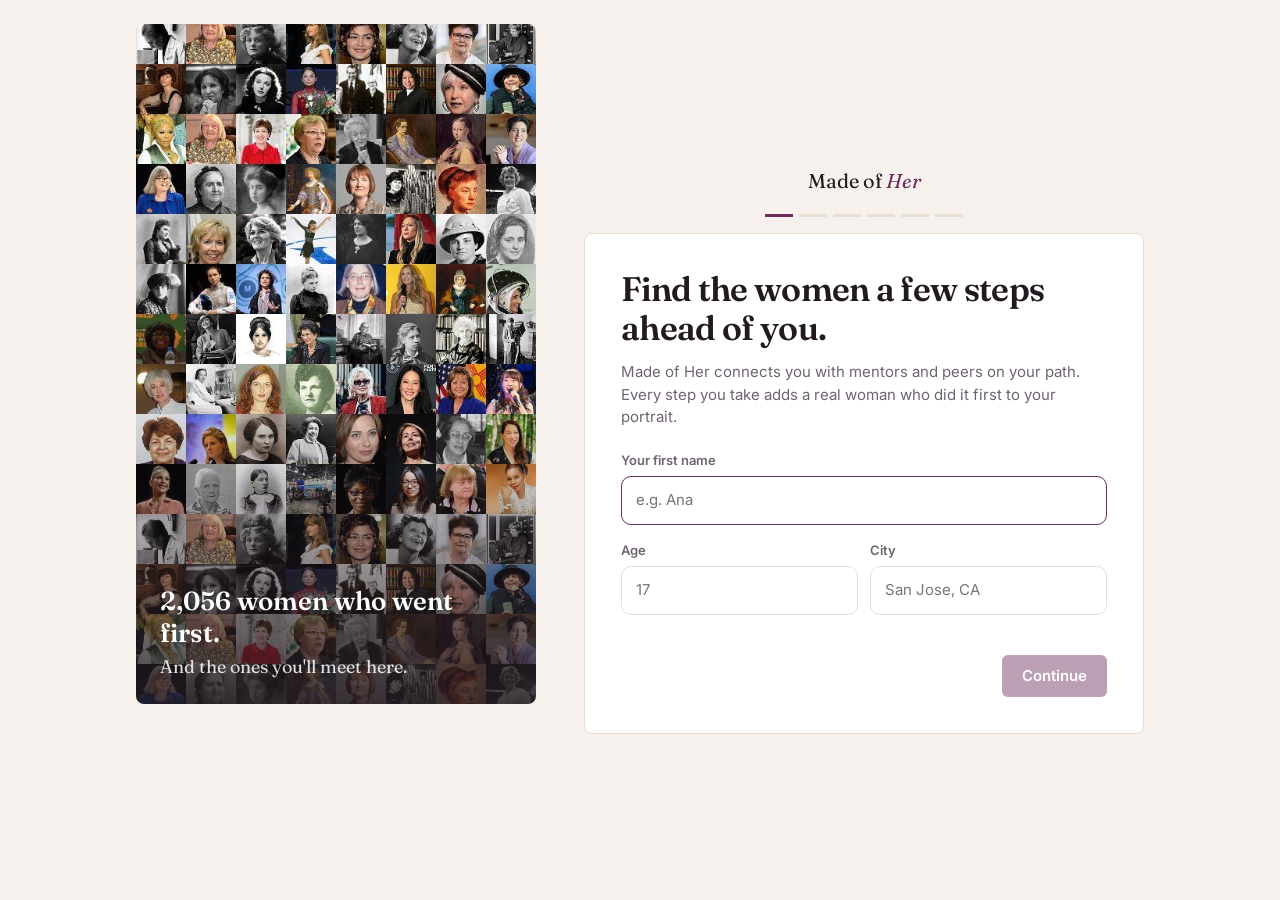
==== commit 3f988a4b: "Merge remote-tracking branch 'origin/main' into feat/profile-mosaics" ====
--- a/index.html
+++ b/index.html
@@ -11,6 +11,7 @@
 <link rel="stylesheet" href="app.css">
 <link rel="stylesheet" href="achievements.css">
 <link rel="stylesheet" href="coach.css">
+<link rel="stylesheet" href="human.css">
   <link rel="stylesheet" href="graph.css">
 </head>
 <body>
@@ -43,8 +44,8 @@
         <div id="feed"></div>
       </div>
       <aside class="col-right">
+        <div id="onYourPath" class="card"></div>
         <div id="steps"></div>
-        <div id="onYourPath" class="card"></div>
       </aside>
     </section>
 
@@ -73,6 +74,7 @@
   <script src="config.js"></script>
   <script src="store.js"></script>
   <script src="portrait.js"></script>
+  <script src="matcher.js"></script>
   <script src="app.js"></script>
   <script src="onboarding.js"></script>
   <script src="achievements.js"></script>
--- a/app.css
+++ b/app.css
@@ -217,3 +217,5 @@
 .prof-sec .note { font-style: italic; }
 .prof-since { font-size: 13px; margin: 12px 0 0; }
 .modal.modal-prof { max-width: 480px; max-height: calc(100vh - 32px); overflow-y: auto; }
+.person .acts { display: flex; flex-direction: column; gap: 6px; align-items: stretch; flex: none; }
+.person .acts .btn { white-space: nowrap; }
--- a/achievements.css
+++ b/achievements.css
@@ -48,6 +48,8 @@
 }
 @keyframes achFade { from { opacity: 0; } }
 
+/* profile picture = your mosaic portrait */
+.ach-av.has-mosaic { background: center / cover no-repeat; color: transparent; border-radius: 10px; }
 /* ---------- Timeline (replaces the social-style feed) ---------- */
 .tl { padding: 20px 22px 8px; }
 .tl-h { font-family: Fraunces, Georgia, serif; font-weight: 600; font-size: 20px; margin: 0 0 14px; display: flex; align-items: baseline; justify-content: space-between; gap: 8px; flex-wrap: wrap; }
--- a/human.css
+++ b/human.css
@@ -0,0 +1,48 @@
+/* human.css (P3 branch): UI pass loaded last, after app/achievements/coach css. */
+/* =========================================================================
+   Human UI pass: fewer "AI app" tells. Flat paper + ink instead of gradients and glow,
+   real women's faces instead of decoration, squarer shapes, people before chatbot.
+   ========================================================================= */
+:root { --radius: 8px; --shadow: none; }
+body { background: var(--bg); }
+.card, .ob-card, .modal, .cs { border-radius: var(--radius); box-shadow: none; }
+.btn { border-radius: 6px; }
+.chip { border-radius: 6px; }
+.tabs a { border-radius: 6px; }
+.tabs a.on { background: none; color: var(--ink); box-shadow: inset 0 -2px 0 var(--plum); border-radius: 0; }
+#nav { background: var(--bg); backdrop-filter: none; }
+.card > h3, .cs-title { font-size: 18px; }
+/* profile banner: a strip of real women, not a gradient */
+#profileCard::before { height: 64px; background: var(--plum); }
+.has-faces #profileCard::before { background: var(--faces-strip) left top / auto 100% repeat-x; filter: saturate(.85); }
+/* portrait sits ABOVE the faces strip (the strip's filter creates a stacking context that would cover it) and is big
+   enough that its 40x40 tiles read as a mosaic, not noise */
+#avatar { border-radius: 8px; position: relative; z-index: 1; width: min(200px, calc(100% - 40px)); height: auto; aspect-ratio: 1 / 1; margin: 20px auto 0; }
+/* no faces banner: the mosaic portrait IS the profile picture */
+#profileCard::before, .has-faces #profileCard::before { content: none; display: none; }
+.progress .bar { height: 6px; border-radius: 3px; }
+.progress .bar i { background: var(--plum); border-radius: 3px; }
+/* onboarding: plain paper, a wall of faces on the left on wide screens */
+#onboarding { background: var(--bg); gap: 48px; }
+.ob-card { box-shadow: none; padding: 36px; }
+.ob-card h1 { letter-spacing: -.02em; }
+.ob-dots i { height: 3px; border-radius: 0; }
+.ob-wall { display: none; }
+@media (min-width: 1000px) {
+  .has-faces .ob-wall { display: flex; align-items: flex-end; width: 400px; align-self: stretch; max-height: 680px; border-radius: var(--radius); overflow: hidden;
+    background: linear-gradient(transparent 55%, rgba(34,26,32,.85)), var(--faces-wall) center / 400px auto; }
+  .ob-wall p { margin: 0; padding: 24px; color: #fff; font: 600 26px/1.2 var(--serif); }
+  .ob-wall span { font-weight: 400; font-size: 18px; opacity: .85; }
+}
+/* coach is a helper, not the hero: quieter dock, no sparkle */
+.cd-bar { border-radius: 8px; box-shadow: 0 2px 8px rgba(34,26,32,.18); background: var(--ink); }
+.cd-bar-icon { display: none; }
+.cd-panel { border-radius: 10px; }
+.cd-head { background: var(--ink); }
+.cd-text { border-radius: 8px; }
+.cd-msg.me .cd-text { background: var(--ink); }
+.cs-effort { border-radius: 4px; }
+/* people first: bigger faces in "Women on your path" */
+.person img, .person .ph { width: 52px; height: 52px; border-radius: 8px; }
+.badge { border-radius: 4px; }
+.ach-card { border: 1px solid var(--line); }
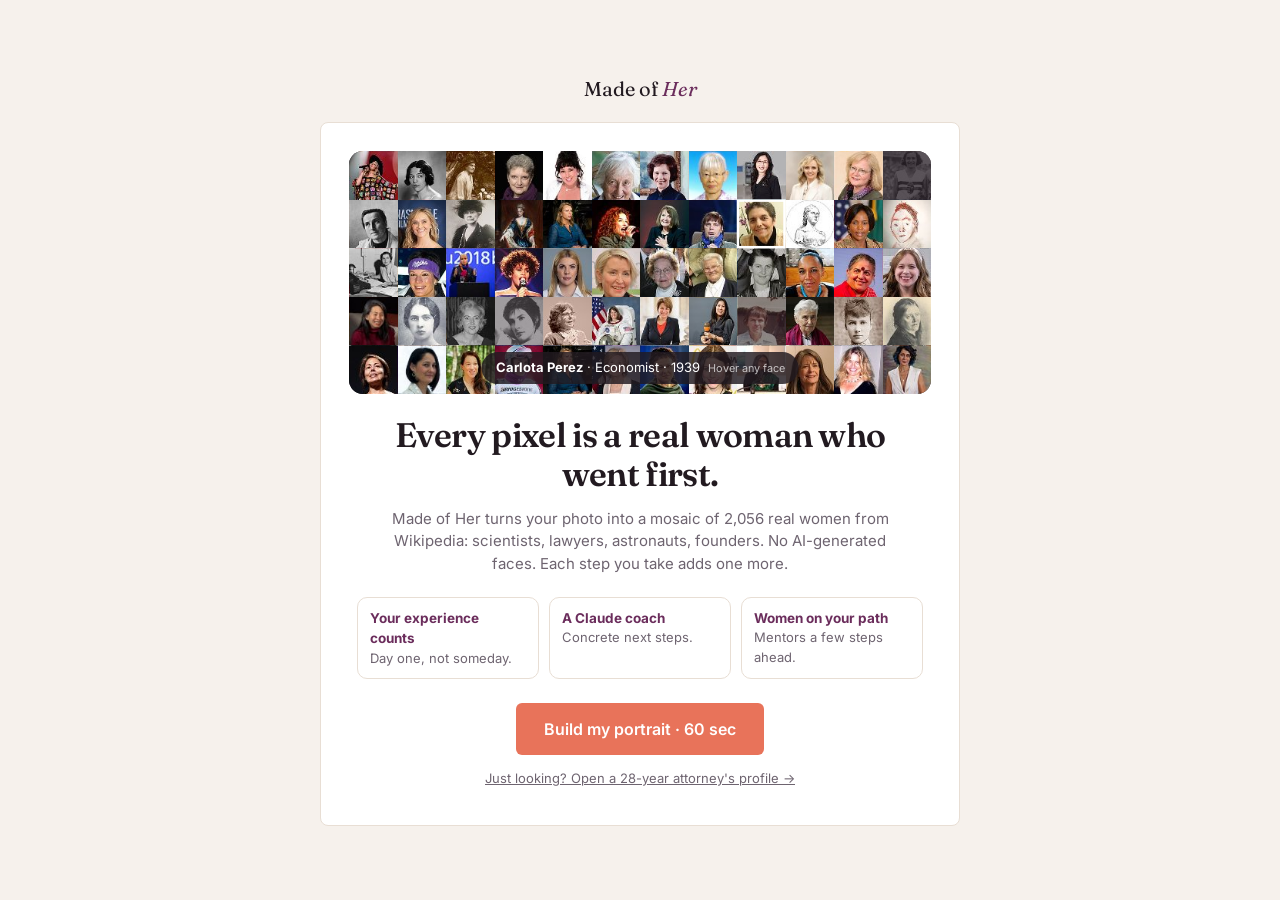
==== commit 31c7ffb9: "P3: personal agent (nudges.js) — one 'Your agent' card on Home that surfaces the next action across " ====
--- a/index.html
+++ b/index.html
@@ -12,7 +12,6 @@
 <link rel="stylesheet" href="achievements.css">
 <link rel="stylesheet" href="coach.css">
 <link rel="stylesheet" href="human.css">
-  <link rel="stylesheet" href="graph.css">
 </head>
 <body>
   <!-- Onboarding (first visit). onboarding.js fills it. -->
@@ -80,6 +79,6 @@
   <script src="achievements.js"></script>
   <script src="coach.js"></script>
   <script src="network.js"></script>
-  <script src="graph.js"></script>
+  <script src="nudges.js"></script>
 </body>
 </html>
--- a/app.css
+++ b/app.css
@@ -138,6 +138,8 @@
 .person .who { flex: 1; min-width: 0; }
 .person .who b { display: block; font-size: 14px; white-space: nowrap; overflow: hidden; text-overflow: ellipsis; }
 .person .who small { color: var(--muted); font-size: 12px; display: block; }
+.person .who small.sub { display: -webkit-box; -webkit-line-clamp: 2; -webkit-box-orient: vertical; overflow: hidden; }
+.person .who small.sent { color: var(--plum); font-weight: 600; margin-top: 2px; }
 .person .note { font-size: 13px; margin-top: 4px; font-style: italic; color: var(--ink); }
 .net-grid { display: grid; grid-template-columns: 1fr 1fr; gap: 20px; align-items: start; }
 .net-grid .card.full { grid-column: 1 / -1; }
@@ -219,3 +221,77 @@
 .modal.modal-prof { max-width: 480px; max-height: calc(100vh - 32px); overflow-y: auto; }
 .person .acts { display: flex; flex-direction: column; gap: 6px; align-items: stretch; flex: none; }
 .person .acts .btn { white-space: nowrap; }
+
+/* ---------- onboarding as the demo: hook wall, why-callouts, library search, tappable reveal, app tour ---------- */
+#onboarding.is-hook .ob-wall { display: none !important; }
+#onboarding.is-hook .ob { max-width: 640px; }
+.btn.big { padding: 14px 28px; font-size: 16px; }
+.hook { text-align: center; }
+.hook-wall { position: relative; margin: -8px -8px 22px; border-radius: 14px; overflow: hidden; background: #2b2229; }
+.hook-wall canvas { display: block; width: 100%; aspect-ratio: 12 / 5; cursor: crosshair; touch-action: manipulation; }
+.hook-name { position: absolute; left: 50%; bottom: 10px; transform: translateX(-50%); max-width: calc(100% - 20px); background: rgba(34,26,32,.82); color: #fff;
+  padding: 6px 14px; border-radius: 999px; font-size: 13px; white-space: nowrap; overflow: hidden; text-overflow: ellipsis; pointer-events: none; }
+.hook-name:empty { display: none; }
+.hook-name small { opacity: .7; margin-left: 8px; }
+.hook .lead { max-width: 520px; margin-left: auto; margin-right: auto; }
+.hook-points { list-style: none; padding: 0; margin: 0 0 24px; display: grid; grid-template-columns: repeat(3, 1fr); gap: 10px; text-align: left; }
+.hook-points li { border: 1px solid var(--line); border-radius: 10px; padding: 10px 12px; font-size: 13px; }
+.hook-points b { display: block; color: var(--plum); font-size: 13.5px; }
+.hook-points span { color: var(--muted); }
+.hook-alt { display: block; margin-top: 14px; font-size: 13px; color: var(--muted); }
+.ob-dots { align-items: center; }
+.ob-dots span { font-size: 12px; color: var(--muted); margin-left: 6px; }
+.ob-why { font-size: 13px; color: var(--muted); background: #FBF6F1; border-left: 3px solid var(--gold); padding: 10px 12px; border-radius: 6px; margin: 14px 0 0; }
+.ob-why b { color: var(--ink); }
+.ob-more { margin: 0 0 4px; font-size: 13px; color: var(--muted); }
+.ob-more summary { cursor: pointer; margin-bottom: 8px; }
+#f_exp { min-height: 96px; }
+.ob-toggles { margin-top: 18px; }
+.ob-toggles .toggle { padding: 10px 12px; margin-bottom: 8px; }
+.scan { margin: 8px auto 4px; }
+.scan canvas { width: 112px; height: 112px; border-radius: 14px; display: block; margin: 0 auto 10px; background: #2b2229; }
+.scan-name { font-size: 14px; min-height: 21px; }
+.scan-count { font-size: 12px; color: var(--muted); margin-top: 2px; font-variant-numeric: tabular-nums; }
+.reveal-cv { position: relative; width: min(360px, 100%); margin: 0 auto 18px; }
+.reveal-cv canvas { margin: 0; cursor: pointer; }
+.reveal-pill { position: absolute; transform: translate(-50%, calc(-100% - 10px)); background: rgba(34,26,32,.9); color: #fff; padding: 6px 12px; border-radius: 10px;
+  font-size: 13px; max-width: 240px; pointer-events: none; text-align: center; }
+.reveal-pill small { display: block; opacity: .8; font-size: 11.5px; }
+.reveal .women li { display: flex; gap: 10px; align-items: flex-start; }
+.reveal .women img { width: 40px; height: 40px; border-radius: 8px; flex: none; }
+.reveal .women small { display: block; color: var(--muted); font-size: 12.5px; margin-top: 2px; }
+.reveal .btn.link { display: block; margin: 6px auto 0; }
+.tour { position: fixed; inset: 0; z-index: 150; }
+.tour-block { position: absolute; inset: 0; }
+.tour-hole { position: fixed; border-radius: 14px; box-shadow: 0 0 0 9999px rgba(34,26,32,.55); outline: 2px solid var(--gold); transition: all .3s ease; pointer-events: none; }
+.tour-tip { position: fixed; background: #fff; border-radius: 14px; padding: 16px 18px 12px; box-shadow: 0 12px 40px rgba(34,26,32,.25); animation: obIn .3s ease; transition: top .3s ease, left .3s ease; }
+.tour-tip h3 { margin: 2px 0 6px; font-size: 19px; }
+.tour-tip p { margin: 0; font-size: 14px; color: var(--muted); }
+.tour-n { font-size: 11.5px; font-weight: 600; letter-spacing: .06em; text-transform: uppercase; color: var(--coral); }
+.tour-nav { display: flex; justify-content: space-between; align-items: center; margin-top: 12px; }
+@media (max-width: 639px) {
+  .hook-points { grid-template-columns: 1fr; gap: 6px; }
+  .hook-points li { display: flex; gap: 6px; align-items: baseline; padding: 8px 10px; }
+  .hook-wall { margin: -4px -4px 18px; }
+  .ob-card .row { flex-direction: column; gap: 0; }
+}
+/* ---------- personal agent (nudges.js) ---------- */
+.agent { border-left: 4px solid var(--plum); padding: 14px 16px; }
+.agent-head { display: flex; justify-content: space-between; align-items: center; margin-bottom: 8px; }
+.agent-k { font-size: 11px; font-weight: 700; letter-spacing: .08em; text-transform: uppercase; color: var(--plum); }
+.agent-count { font-size: 12px; color: var(--muted); display: flex; align-items: center; gap: 4px; }
+.agent-next { border: 1px solid var(--line); background: #fff; border-radius: 999px; width: 24px; height: 24px; cursor: pointer; line-height: 1; }
+.agent-body { display: flex; gap: 12px; align-items: flex-start; }
+.agent-ic { font-size: 22px; line-height: 1; margin-top: 2px; }
+.agent-txt { flex: 1; min-width: 0; }
+.agent-txt b { display: block; font-size: 15px; }
+.agent-txt p { margin: 4px 0 10px; font-size: 14px; color: var(--muted); }
+.agent-in { margin-bottom: 10px; padding: 10px 12px; }
+.agent-acts { display: flex; gap: 8px; flex-wrap: wrap; }
+.agent-request { animation: obIn .35s ease; }
+.agent-pop { position: fixed; right: 20px; bottom: 90px; z-index: 90; display: flex; align-items: center; gap: 12px; background: #fff; border: 1px solid var(--line); border-left: 4px solid var(--coral); border-radius: 12px; padding: 12px 14px; box-shadow: 0 10px 30px rgba(34,26,32,.15); max-width: 360px; animation: obIn .3s ease; }
+.agent-pop > span { font-size: 22px; }
+.agent-pop b { display: block; font-size: 14px; }
+.agent-pop small { color: var(--muted); }
+.agent-x { border: 0; background: none; font-size: 18px; color: var(--muted); cursor: pointer; }
+@media (max-width: 639px) { .agent-pop { left: 10px; right: 10px; bottom: 80px; max-width: none; } }
--- a/human.css
+++ b/human.css
@@ -12,14 +12,9 @@
 .tabs a.on { background: none; color: var(--ink); box-shadow: inset 0 -2px 0 var(--plum); border-radius: 0; }
 #nav { background: var(--bg); backdrop-filter: none; }
 .card > h3, .cs-title { font-size: 18px; }
-/* profile banner: a strip of real women, not a gradient */
-#profileCard::before { height: 64px; background: var(--plum); }
-.has-faces #profileCard::before { background: var(--faces-strip) left top / auto 100% repeat-x; filter: saturate(.85); }
-/* portrait sits ABOVE the faces strip (the strip's filter creates a stacking context that would cover it) and is big
-   enough that its 40x40 tiles read as a mosaic, not noise */
-#avatar { border-radius: 8px; position: relative; z-index: 1; width: min(200px, calc(100% - 40px)); height: auto; aspect-ratio: 1 / 1; margin: 20px auto 0; }
-/* no faces banner: the mosaic portrait IS the profile picture */
-#profileCard::before, .has-faces #profileCard::before { content: none; display: none; }
+/* profile card: your mosaic portrait is the picture (no banner over it) */
+#profileCard::before { display: none; }
+#avatar { width: calc(100% - 32px); height: auto; aspect-ratio: 1; max-width: 260px; margin: 16px auto 0; border: 0; border-radius: 8px; background: var(--line); }
 .progress .bar { height: 6px; border-radius: 3px; }
 .progress .bar i { background: var(--plum); border-radius: 3px; }
 /* onboarding: plain paper, a wall of faces on the left on wide screens */
@@ -46,3 +41,10 @@
 .person img, .person .ph { width: 52px; height: 52px; border-radius: 8px; }
 .badge { border-radius: 4px; }
 .ach-card { border: 1px solid var(--line); }
+
+/* "What you're made of": rows open her card */
+.ach-list li.clickable { cursor: pointer; border-radius: 8px; transition: background .12s; position: relative; }
+.ach-list li.clickable:hover, .ach-list li.clickable:focus-visible { background: rgba(107,45,92,.07); outline: none; }
+.ach-list li.clickable:focus-visible { box-shadow: 0 0 0 2px var(--plum); }
+.ach-go { margin-left: auto; align-self: center; color: var(--plum); font-weight: 700; opacity: .55; padding: 0 6px; }
+.ach-list li.clickable:hover .ach-go { opacity: 1; }
